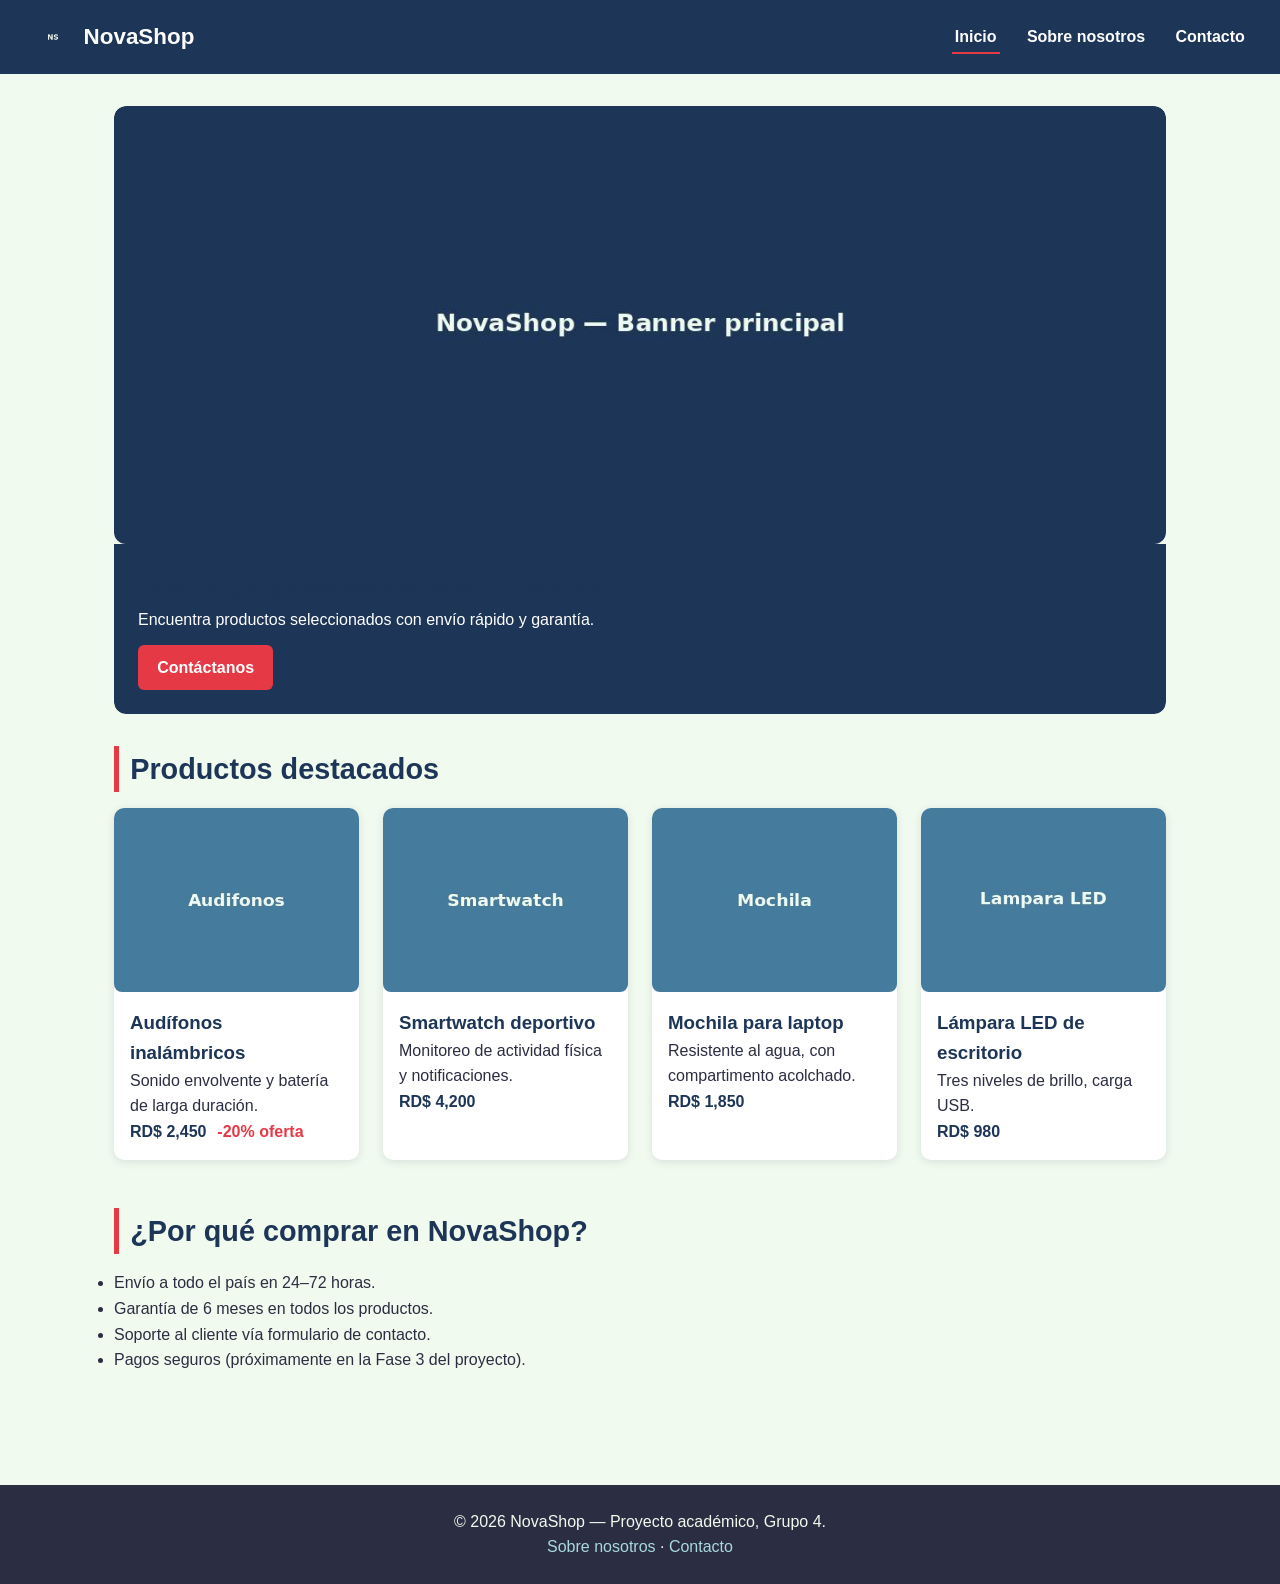
==== index.html @ 871a92b8 "fix: reorganiza el sitio en la raíz del repo y crea la rama fase-1-maquetacion - Mueve index.html, n" ====
<!DOCTYPE html>
<html lang="es">
<head>
  <meta charset="UTF-8">
  <meta name="viewport" content="width=device-width, initial-scale=1.0">
  <title>NovaShop — Inicio</title>
  <link rel="stylesheet" href="css/styles.css">
</head>
<body>

  <header id="site-header">
    <div class="logo">
      <img src="img/logo.png" alt="Logotipo de NovaShop">
      <span>NovaShop</span>
    </div>
    <nav>
      <ul class="nav-menu">
        <li><a href="index.html" aria-current="page">Inicio</a></li>
        <li><a href="nosotros.html">Sobre nosotros</a></li>
        <li><a href="contacto.html">Contacto</a></li>
      </ul>
    </nav>
  </header>

  <main>

    <section class="hero">
      <img src="img/hero-banner.jpg" alt="Banner principal de NovaShop mostrando productos destacados">
      <div class="hero-text">
        <h1>Tecnología y accesorios para tu día a día</h1>
        <p>Encuentra productos seleccionados con envío rápido y garantía.</p>
        <a href="contacto.html" class="btn">Contáctanos</a>
      </div>
    </section>

    <section class="section" id="destacados">
      <h2 class="section-title">Productos destacados</h2>
      <div class="product-grid">

        <article class="product-card">
          <img src="img/producto-audifonos.jpg" alt="Audífonos inalámbricos NovaShop">
          <div class="info">
            <h3>Audífonos inalámbricos</h3>
            <p>Sonido envolvente y batería de larga duración.</p>
            <!-- Método CSS en línea: resaltar la etiqueta de oferta -->
            <p class="price">RD$ 2,450 <span style="color:#e63946; font-weight:700; margin-left:0.4rem;">-20% oferta</span></p>
          </div>
        </article>

        <article class="product-card">
          <img src="img/producto-smartwatch.jpg" alt="Smartwatch NovaShop">
          <div class="info">
            <h3>Smartwatch deportivo</h3>
            <p>Monitoreo de actividad física y notificaciones.</p>
            <p class="price">RD$ 4,200</p>
          </div>
        </article>

        <article class="product-card">
          <img src="img/producto-mochila.jpg" alt="Mochila para laptop NovaShop">
          <div class="info">
            <h3>Mochila para laptop</h3>
            <p>Resistente al agua, con compartimento acolchado.</p>
            <p class="price">RD$ 1,850</p>
          </div>
        </article>

        <article class="product-card">
          <img src="img/producto-lampara.jpg" alt="Lámpara LED de escritorio NovaShop">
          <div class="info">
            <h3>Lámpara LED de escritorio</h3>
            <p>Tres niveles de brillo, carga USB.</p>
            <p class="price">RD$ 980</p>
          </div>
        </article>

      </div>
    </section>

    <section class="section" id="beneficios">
      <h2 class="section-title">¿Por qué comprar en NovaShop?</h2>
      <ul>
        <li>Envío a todo el país en 24–72 horas.</li>
        <li>Garantía de 6 meses en todos los productos.</li>
        <li>Soporte al cliente vía formulario de contacto.</li>
        <li>Pagos seguros (próximamente en la Fase 3 del proyecto).</li>
      </ul>
    </section>

  </main>

  <footer id="site-footer">
    <p>&copy; 2026 NovaShop — Proyecto académico, Grupo 4.</p>
    <p><a href="nosotros.html">Sobre nosotros</a> · <a href="contacto.html">Contacto</a></p>
  </footer>

</body>
</html>
---- css/styles.css ----
/* ==========================================================================
   NovaShop — Hoja de estilos externa (método CSS #3: externo)
   Este archivo se enlaza desde las 3 páginas para mantener una identidad
   visual coherente (misma paleta, tipografía y menú de navegación).
   ========================================================================== */

/* --- Variables de marca (paleta) --- */
:root {
  --color-primario: #1d3557;   /* azul profundo */
  --color-secundario: #457b9d; /* celeste */
  --color-acento: #e63946;     /* coral */
  --color-fondo: #f1faee;      /* blanco hueso */
  --color-texto: #2b2d42;      /* gris oscuro */
  --fuente-titulos: 'Poppins', 'Segoe UI', sans-serif;
  --fuente-texto: 'Inter', 'Segoe UI', sans-serif;
}

/* --- Selector de etiqueta (type selector) --- */
* {
  box-sizing: border-box;
  margin: 0;
  padding: 0;
}

body {
  font-family: var(--fuente-texto);
  color: var(--color-texto);
  background-color: var(--color-fondo);
  line-height: 1.6;
}

h1, h2, h3 {
  font-family: var(--fuente-titulos);
  color: var(--color-primario);
}

a {
  color: var(--color-secundario);
  text-decoration: none;
}

img {
  max-width: 100%;
  display: block;
  border-radius: 8px;
}

table {
  width: 100%;
  border-collapse: collapse;
  margin: 1rem 0;
}

th, td {
  border: 1px solid #cfd8dc;
  padding: 0.75rem;
  text-align: left;
}

/* --- Encabezado / navegación (selector de ID) --- */
#site-header {
  background-color: var(--color-primario);
  padding: 1rem 2rem;
  display: flex;
  align-items: center;
  justify-content: space-between;
  flex-wrap: wrap;
}

#site-header .logo {
  display: flex;
  align-items: center;
  gap: 0.6rem;
}

#site-header .logo img {
  width: 42px;
  height: 42px;
  border-radius: 50%;
}

#site-header .logo span {
  color: #fff;
  font-family: var(--fuente-titulos);
  font-size: 1.4rem;
  font-weight: 700;
}

/* --- Selector de clase (class selector): menú de navegación --- */
.nav-menu {
  list-style: none;
  display: flex;
  gap: 1.5rem;
}

.nav-menu a {
  color: #fff;
  font-weight: 600;
  padding: 0.4rem 0.2rem;
  border-bottom: 2px solid transparent;
  transition: border-color 0.2s ease;
}

.nav-menu a:hover,
.nav-menu a[aria-current="page"] {
  border-bottom: 2px solid var(--color-acento);
}

/* --- Contenedor general --- */
main {
  max-width: 1100px;
  margin: 0 auto;
  padding: 2rem 1.5rem;
}

.section {
  margin-bottom: 3rem;
}

.section-title {
  font-size: 1.8rem;
  margin-bottom: 1rem;
  border-left: 5px solid var(--color-acento);
  padding-left: 0.7rem;
}

/* --- Hero (clase) --- */
.hero {
  position: relative;
  border-radius: 12px;
  overflow: hidden;
  margin-bottom: 2rem;
}

.hero img {
  border-radius: 12px;
  width: 100%;
  height: auto;
}

.hero-text {
  background-color: var(--color-primario);
  color: #fff;
  padding: 1.5rem;
  border-radius: 0 0 12px 12px;
}

.hero-text .btn {
  display: inline-block;
  margin-top: 0.8rem;
  background-color: var(--color-acento);
  color: #fff;
  padding: 0.6rem 1.2rem;
  border-radius: 6px;
  font-weight: 600;
}

/* --- Grid de productos (clase) --- */
.product-grid {
  display: grid;
  grid-template-columns: repeat(auto-fit, minmax(220px, 1fr));
  gap: 1.5rem;
}

.product-card {
  background: #fff;
  border-radius: 10px;
  overflow: hidden;
  box-shadow: 0 2px 8px rgba(29, 53, 87, 0.12);
}

.product-card .info {
  padding: 1rem;
}

.product-card .price {
  font-weight: 700;
  color: var(--color-primario);
}

/* --- Formulario maquetado (contacto.html) --- */
.form-maquetado {
  background: #fff;
  padding: 1.5rem;
  border-radius: 10px;
  box-shadow: 0 2px 8px rgba(29, 53, 87, 0.12);
  display: grid;
  gap: 1rem;
  max-width: 550px;
}

.form-maquetado label {
  font-weight: 600;
  display: block;
  margin-bottom: 0.3rem;
}

.form-maquetado input,
.form-maquetado select,
.form-maquetado textarea {
  width: 100%;
  padding: 0.6rem;
  border: 1px solid #cfd8dc;
  border-radius: 6px;
  font-family: var(--fuente-texto);
}

.form-maquetado button {
  background-color: var(--color-acento);
  color: #fff;
  border: none;
  padding: 0.7rem 1.2rem;
  border-radius: 6px;
  font-weight: 700;
  cursor: pointer;
  justify-self: start;
}

/* --- Footer (selector de ID) --- */
#site-footer {
  background-color: var(--color-texto);
  color: #f1faee;
  text-align: center;
  padding: 1.5rem;
  margin-top: 2rem;
}

#site-footer a {
  color: #a8dadc;
}

@media (max-width: 640px) {
  #site-header {
    flex-direction: column;
    gap: 1rem;
  }
  .nav-menu {
    gap: 1rem;
  }
}
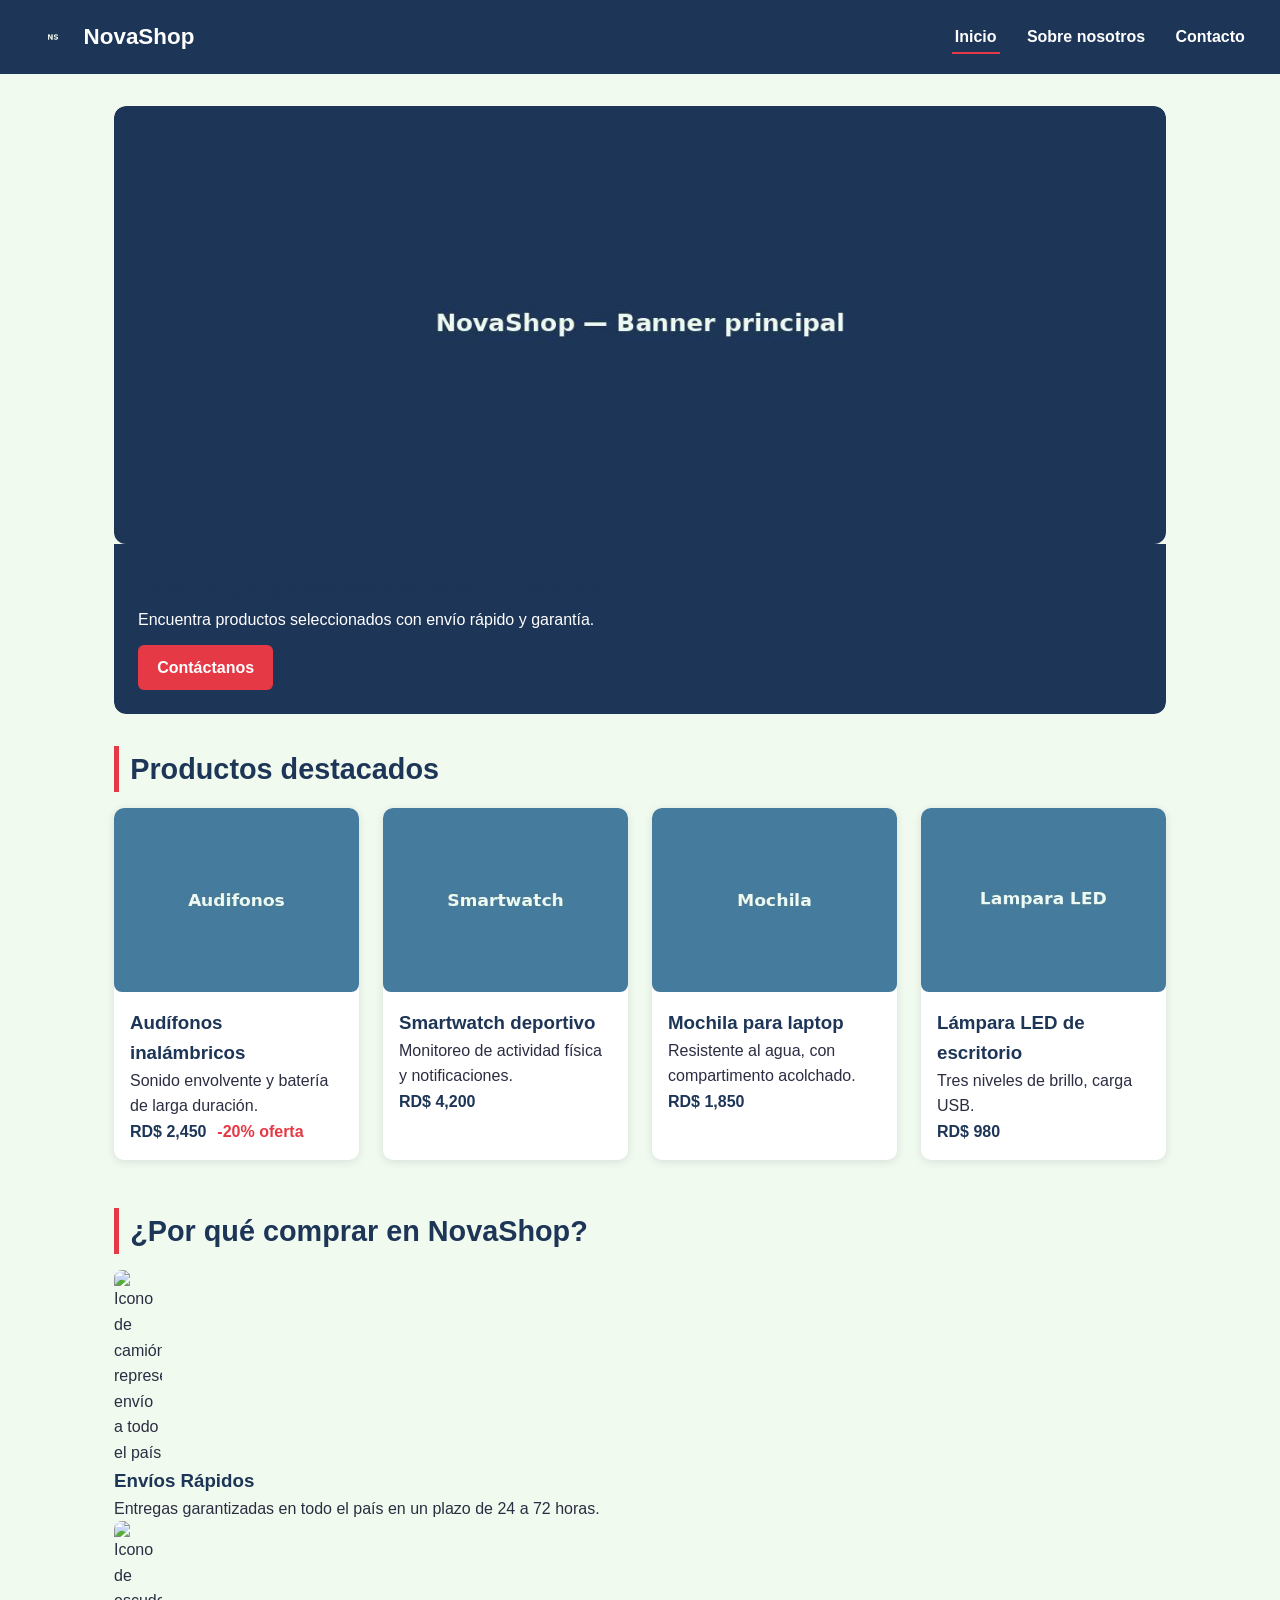
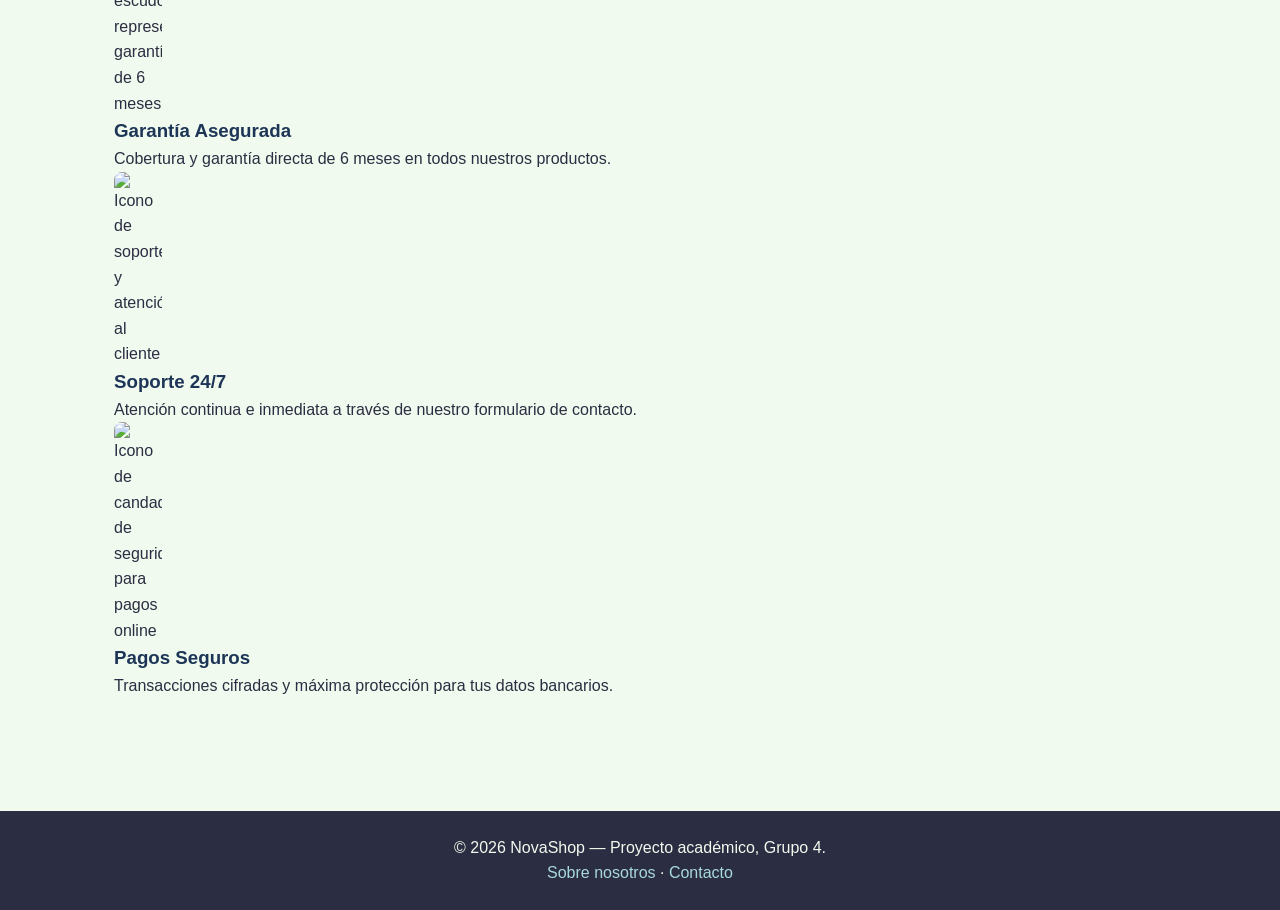
==== commit 66272ff0: "Mejora textos y atributos alt en la sección de beneficios" ====
--- a/index.html
+++ b/index.html
@@ -77,15 +77,31 @@
       </div>
     </section>
 
-    <section class="section" id="beneficios">
-      <h2 class="section-title">¿Por qué comprar en NovaShop?</h2>
-      <ul>
-        <li>Envío a todo el país en 24–72 horas.</li>
-        <li>Garantía de 6 meses en todos los productos.</li>
-        <li>Soporte al cliente vía formulario de contacto.</li>
-        <li>Pagos seguros (próximamente en la Fase 3 del proyecto).</li>
-      </ul>
-    </section>
+<section class="section" id="beneficios">
+  <h2 class="section-title">¿Por qué comprar en NovaShop?</h2>
+  <div class="beneficios-contenedor">
+    <div class="beneficio-card">
+      <img src="img/envio.png" alt="Icono de camión representando envío a todo el país" width="48">
+      <h3>Envíos Rápidos</h3>
+      <p>Entregas garantizadas en todo el país en un plazo de 24 a 72 horas.</p>
+    </div>
+    <div class="beneficio-card">
+      <img src="img/garantia.png" alt="Icono de escudo representando garantía de 6 meses" width="48">
+      <h3>Garantía Asegurada</h3>
+      <p>Cobertura y garantía directa de 6 meses en todos nuestros productos.</p>
+    </div>
+    <div class="beneficio-card">
+      <img src="img/soporte.png" alt="Icono de soporte y atención al cliente" width="48">
+      <h3>Soporte 24/7</h3>
+      <p>Atención continua e inmediata a través de nuestro formulario de contacto.</p>
+    </div>
+    <div class="beneficio-card">
+      <img src="img/seguridad.png" alt="Icono de candado de seguridad para pagos online" width="48">
+      <h3>Pagos Seguros</h3>
+      <p>Transacciones cifradas y máxima protección para tus datos bancarios.</p>
+    </div>
+  </div>
+</section>
 
   </main>
 
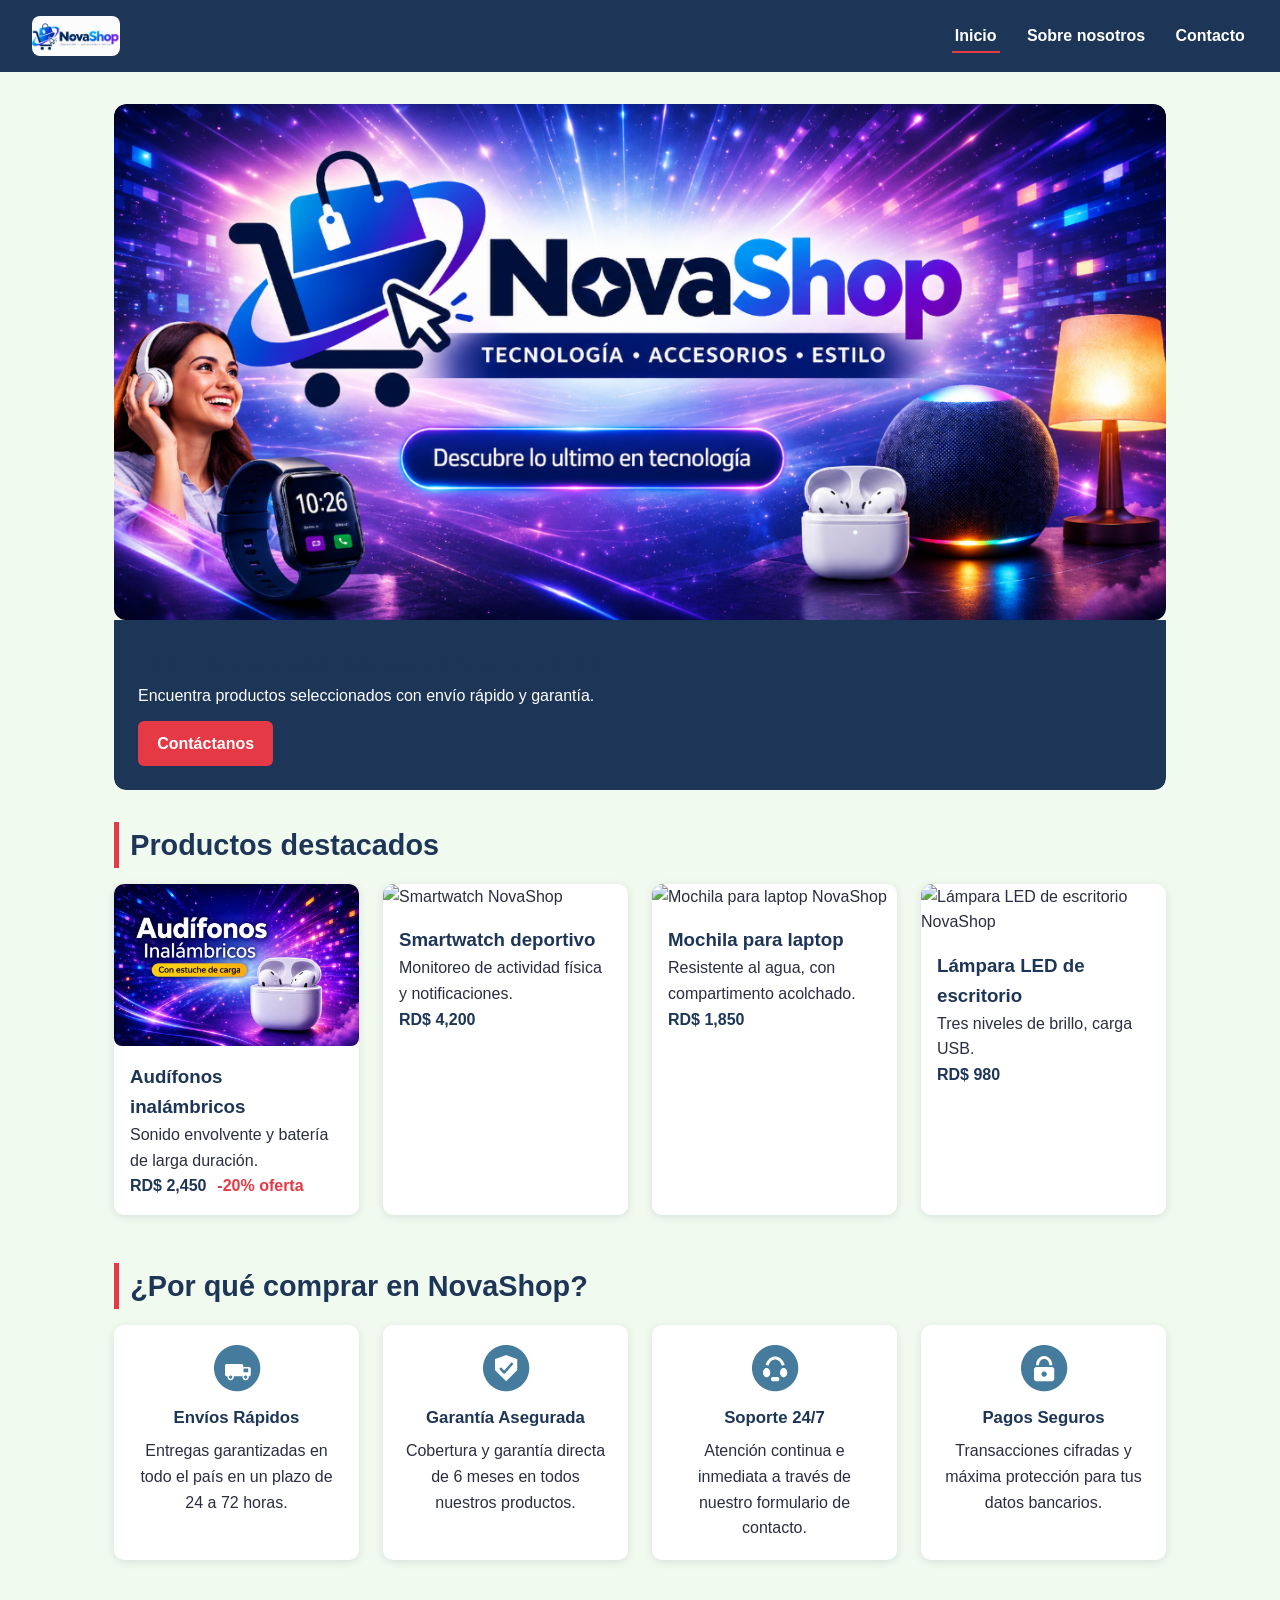
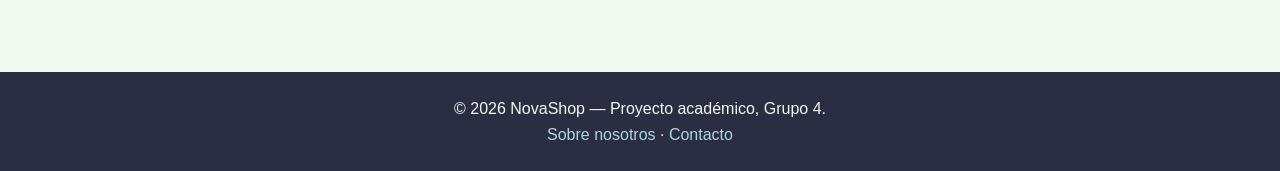
==== commit aa47a498: "Update index.html" ====
--- a/index.html
+++ b/index.html
@@ -25,7 +25,7 @@
   <main>
 
     <section class="hero">
-      <img src="img/hero-banner.jpg" alt="Banner principal de NovaShop mostrando productos destacados">
+      <img src="img/banner.png" alt="Banner principal de NovaShop mostrando productos destacados">
       <div class="hero-text">
         <h1>Tecnología y accesorios para tu día a día</h1>
         <p>Encuentra productos seleccionados con envío rápido y garantía.</p>
@@ -38,7 +38,7 @@
       <div class="product-grid">
 
         <article class="product-card">
-          <img src="img/producto-audifonos.jpg" alt="Audífonos inalámbricos NovaShop">
+          <img src="img/audifono.png" alt="Audífonos inalámbricos NovaShop">
           <div class="info">
             <h3>Audífonos inalámbricos</h3>
             <p>Sonido envolvente y batería de larga duración.</p>
@@ -48,7 +48,7 @@
         </article>
 
         <article class="product-card">
-          <img src="img/producto-smartwatch.jpg" alt="Smartwatch NovaShop">
+          <img src="img/smartwatch.png" alt="Smartwatch NovaShop">
           <div class="info">
             <h3>Smartwatch deportivo</h3>
             <p>Monitoreo de actividad física y notificaciones.</p>
@@ -57,7 +57,7 @@
         </article>
 
         <article class="product-card">
-          <img src="img/producto-mochila.jpg" alt="Mochila para laptop NovaShop">
+          <img src="img/mochila.png" alt="Mochila para laptop NovaShop">
           <div class="info">
             <h3>Mochila para laptop</h3>
             <p>Resistente al agua, con compartimento acolchado.</p>
@@ -66,7 +66,7 @@
         </article>
 
         <article class="product-card">
-          <img src="img/producto-lampara.jpg" alt="Lámpara LED de escritorio NovaShop">
+          <img src="img/lampara-led.png" alt="Lámpara LED de escritorio NovaShop">
           <div class="info">
             <h3>Lámpara LED de escritorio</h3>
             <p>Tres niveles de brillo, carga USB.</p>
--- a/css/styles.css
+++ b/css/styles.css
@@ -74,9 +74,14 @@
 }
 
 #site-header .logo img {
-  width: 42px;
-  height: 42px;
-  border-radius: 50%;
+  width: auto;
+  height: 40px;
+}
+
+#site-header .logo span {
+  /* El logo ya incluye el nombre "NovaShop" escrito, así que ocultamos
+     el texto duplicado para no repetirlo. */
+  display: none;
 }
 
 #site-header .logo span {
@@ -176,6 +181,30 @@
 .product-card .price {
   font-weight: 700;
   color: var(--color-primario);
+}
+
+/* --- Beneficios (sección "¿Por qué comprar en NovaShop?") --- */
+.beneficios-contenedor {
+  display: grid;
+  grid-template-columns: repeat(auto-fit, minmax(200px, 1fr));
+  gap: 1.5rem;
+}
+
+.beneficio-card {
+  background: #fff;
+  border-radius: 10px;
+  padding: 1.2rem;
+  text-align: center;
+  box-shadow: 0 2px 8px rgba(29, 53, 87, 0.12);
+}
+
+.beneficio-card img {
+  margin: 0 auto 0.8rem;
+}
+
+.beneficio-card h3 {
+  font-size: 1.05rem;
+  margin-bottom: 0.4rem;
 }
 
 /* --- Formulario maquetado (contacto.html) --- */
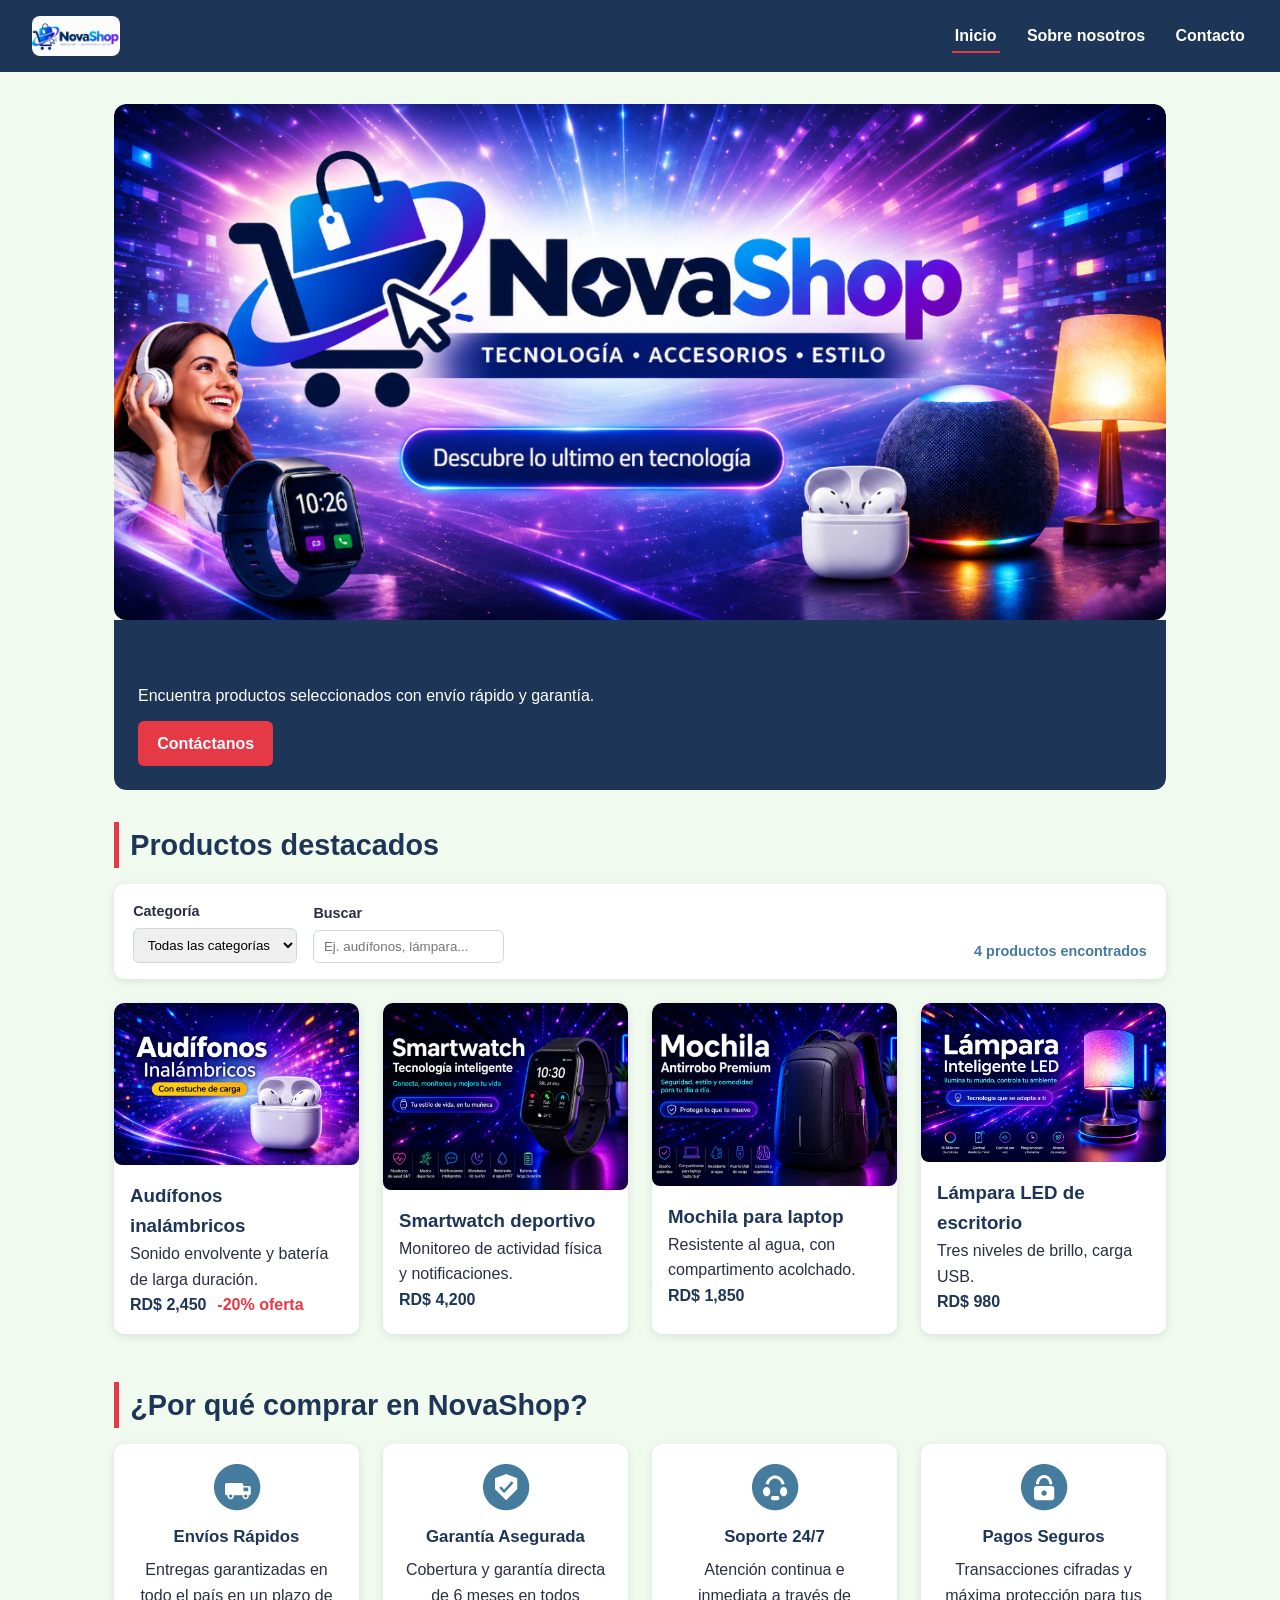
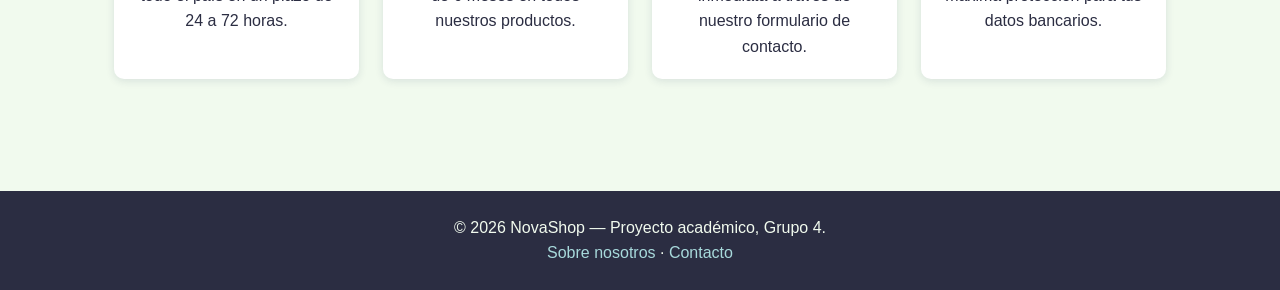
==== commit 6325e253: "Add product filter and contact form validation Fase 2: Add dynamic product search/filter and client-" ====
--- a/index.html
+++ b/index.html
@@ -35,45 +35,27 @@
 
     <section class="section" id="destacados">
       <h2 class="section-title">Productos destacados</h2>
-      <div class="product-grid">
 
-        <article class="product-card">
-          <img src="img/audifono.png" alt="Audífonos inalámbricos NovaShop">
-          <div class="info">
-            <h3>Audífonos inalámbricos</h3>
-            <p>Sonido envolvente y batería de larga duración.</p>
-            <!-- Método CSS en línea: resaltar la etiqueta de oferta -->
-            <p class="price">RD$ 2,450 <span style="color:#e63946; font-weight:700; margin-left:0.4rem;">-20% oferta</span></p>
-          </div>
-        </article>
+      <!-- Fase 2: buscador/filtro dinámico (js/productos.js dibuja las tarjetas aquí abajo) -->
+      <div class="filtro-productos">
+        <div>
+          <label for="filtro-categoria">Categoría</label>
+          <select id="filtro-categoria">
+            <option value="todas">Todas las categorías</option>
+            <option value="tecnologia">Tecnología</option>
+            <option value="hogar-oficina">Hogar y oficina</option>
+            <option value="movilidad">Movilidad</option>
+          </select>
+        </div>
+        <div>
+          <label for="filtro-busqueda">Buscar</label>
+          <input type="text" id="filtro-busqueda" placeholder="Ej. audífonos, lámpara...">
+        </div>
+        <p id="contador-resultados" aria-live="polite"></p>
+      </div>
 
-        <article class="product-card">
-          <img src="img/smartwatch.png" alt="Smartwatch NovaShop">
-          <div class="info">
-            <h3>Smartwatch deportivo</h3>
-            <p>Monitoreo de actividad física y notificaciones.</p>
-            <p class="price">RD$ 4,200</p>
-          </div>
-        </article>
-
-        <article class="product-card">
-          <img src="img/mochila.png" alt="Mochila para laptop NovaShop">
-          <div class="info">
-            <h3>Mochila para laptop</h3>
-            <p>Resistente al agua, con compartimento acolchado.</p>
-            <p class="price">RD$ 1,850</p>
-          </div>
-        </article>
-
-        <article class="product-card">
-          <img src="img/lampara-led.png" alt="Lámpara LED de escritorio NovaShop">
-          <div class="info">
-            <h3>Lámpara LED de escritorio</h3>
-            <p>Tres niveles de brillo, carga USB.</p>
-            <p class="price">RD$ 980</p>
-          </div>
-        </article>
-
+      <div class="product-grid" id="product-grid">
+        <!-- Las tarjetas de producto se generan dinámicamente con JavaScript (js/productos.js) -->
       </div>
     </section>
 
@@ -110,5 +92,7 @@
     <p><a href="nosotros.html">Sobre nosotros</a> · <a href="contacto.html">Contacto</a></p>
   </footer>
 
+  <!-- Fase 2: JavaScript para el buscador/filtro de productos -->
+  <script src="js/productos.js" defer></script>
 </body>
 </html>
--- a/css/styles.css
+++ b/css/styles.css
@@ -267,3 +267,77 @@
     gap: 1rem;
   }
 }
+
+/* ==========================================================================
+   Fase 2 — Estilos para el buscador/filtro de productos (index.html) y
+   para la validación del formulario de contacto (contacto.html).
+   ========================================================================== */
+
+/* --- Barra de filtro de productos --- */
+.filtro-productos {
+  display: flex;
+  flex-wrap: wrap;
+  align-items: flex-end;
+  gap: 1rem;
+  background: #fff;
+  padding: 1rem 1.2rem;
+  border-radius: 10px;
+  box-shadow: 0 2px 8px rgba(29, 53, 87, 0.12);
+  margin-bottom: 1.5rem;
+}
+
+.filtro-productos label {
+  font-weight: 600;
+  display: block;
+  margin-bottom: 0.3rem;
+  font-size: 0.9rem;
+}
+
+.filtro-productos select,
+.filtro-productos input {
+  padding: 0.5rem 0.6rem;
+  border: 1px solid #cfd8dc;
+  border-radius: 6px;
+  font-family: var(--fuente-texto);
+}
+
+#contador-resultados {
+  margin-left: auto;
+  font-size: 0.9rem;
+  color: var(--color-secundario);
+  font-weight: 600;
+}
+
+.sin-resultados {
+  grid-column: 1 / -1;
+  background: #fff;
+  border-radius: 10px;
+  padding: 1.5rem;
+  text-align: center;
+  color: var(--color-texto);
+}
+
+/* --- Validación del formulario de contacto --- */
+.campo-invalido {
+  border-color: var(--color-acento) !important;
+  outline: 1px solid var(--color-acento);
+}
+
+.error-mensaje {
+  display: block;
+  color: var(--color-acento);
+  font-size: 0.85rem;
+  margin-top: 0.3rem;
+  min-height: 1.1em;
+}
+
+.mensaje-exito {
+  display: block;
+  margin-top: 0.5rem;
+  background-color: #e9f7ef;
+  color: #1e6b3d;
+  border: 1px solid #a8dab0;
+  border-radius: 6px;
+  padding: 0.7rem 1rem;
+  font-weight: 600;
+}
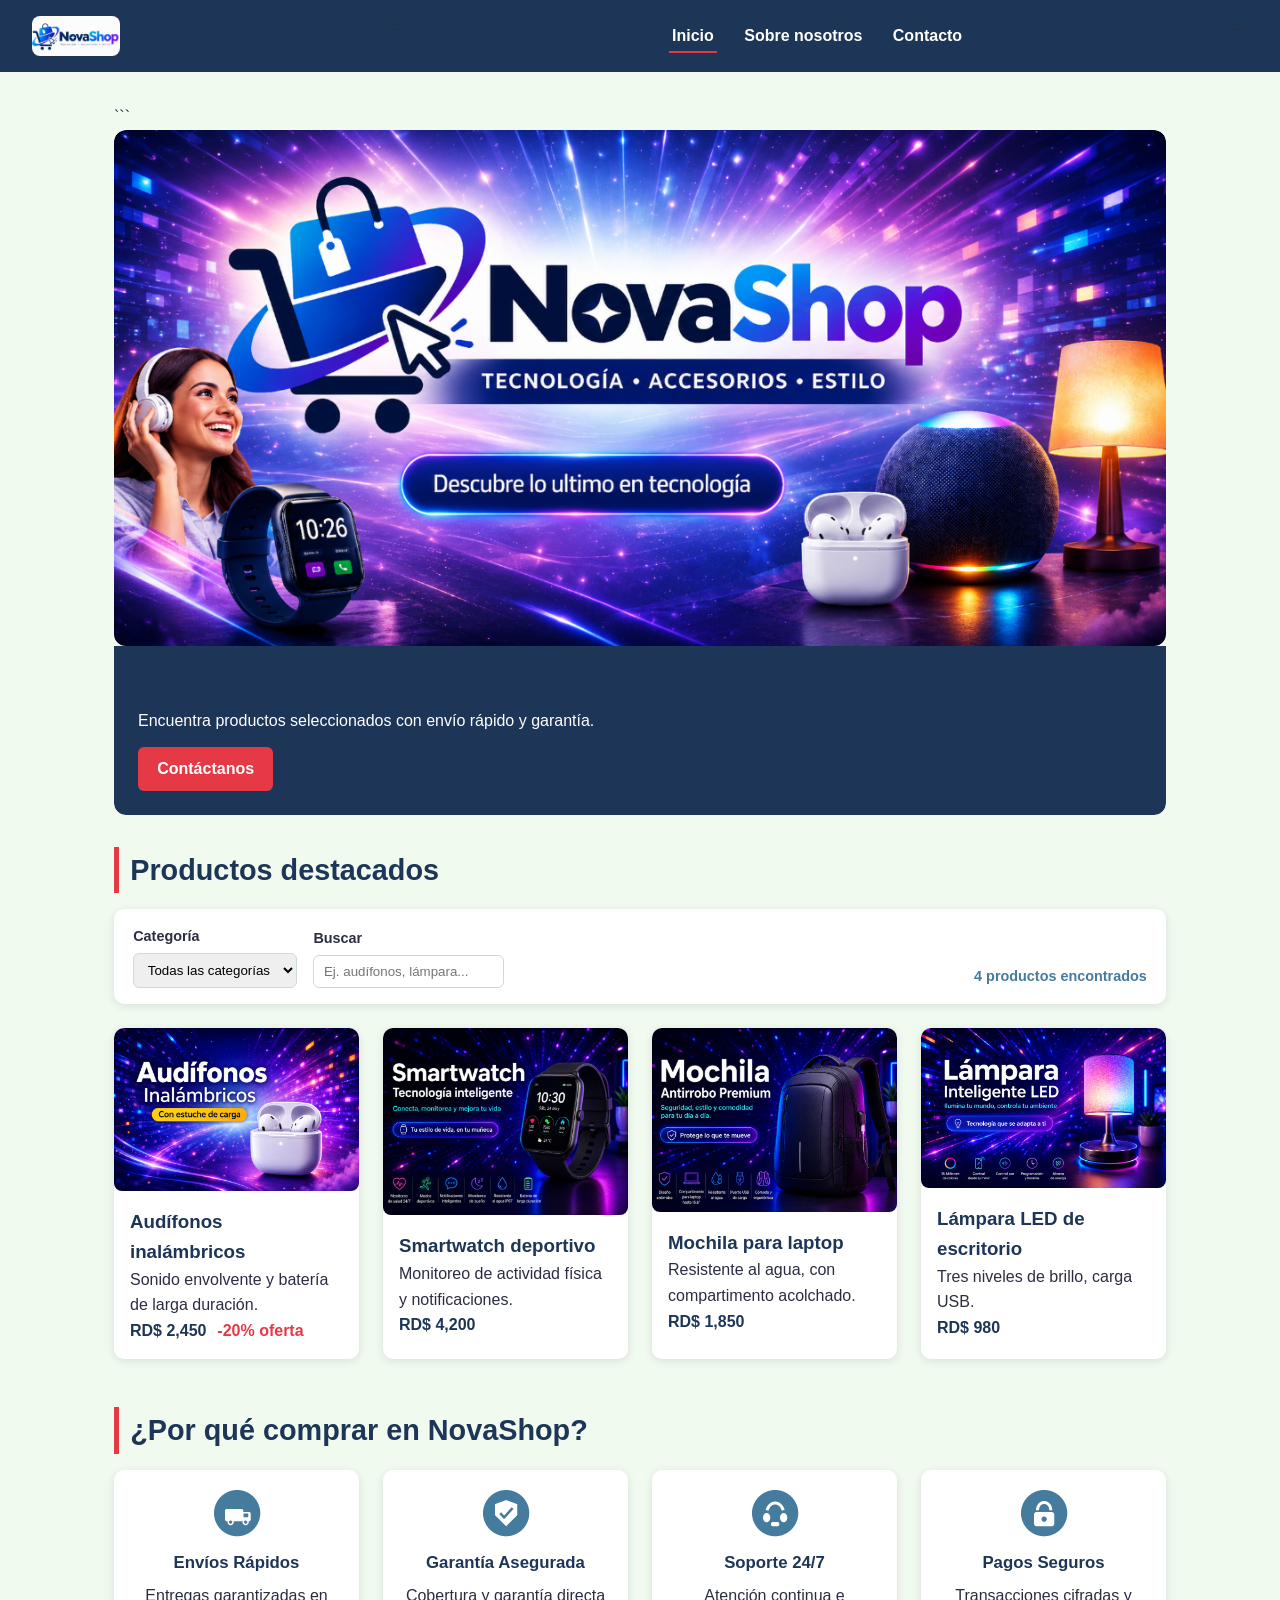
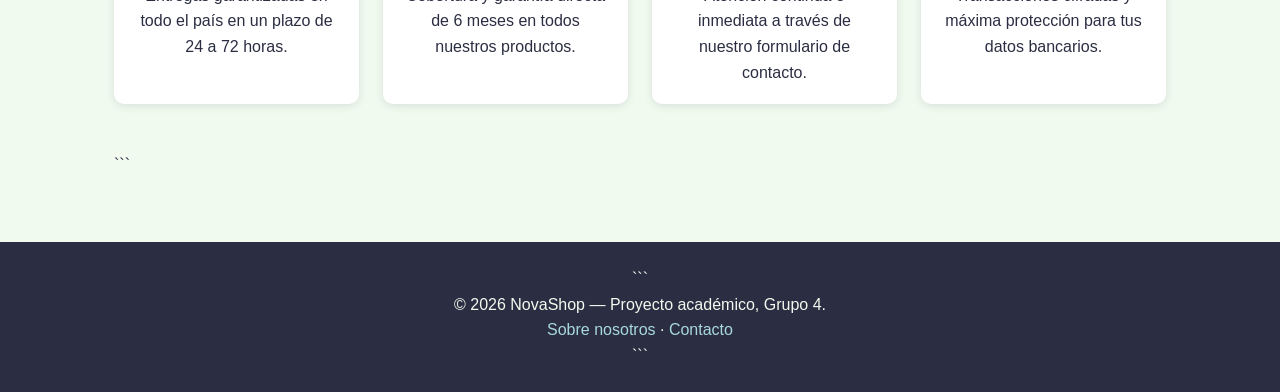
==== commit 335b82ca: "Update index.html" ====
--- a/index.html
+++ b/index.html
@@ -1,4 +1,5 @@
 <!DOCTYPE html>
+
 <html lang="es">
 <head>
   <meta charset="UTF-8">
@@ -6,6 +7,7 @@
   <title>NovaShop — Inicio</title>
   <link rel="stylesheet" href="css/styles.css">
 </head>
+
 <body>
 
   <header id="site-header">
@@ -13,86 +15,172 @@
       <img src="img/logo.png" alt="Logotipo de NovaShop">
       <span>NovaShop</span>
     </div>
-    <nav>
-      <ul class="nav-menu">
-        <li><a href="index.html" aria-current="page">Inicio</a></li>
-        <li><a href="nosotros.html">Sobre nosotros</a></li>
-        <li><a href="contacto.html">Contacto</a></li>
-      </ul>
-    </nav>
+
+```
+<nav>
+  <ul class="nav-menu">
+    <li>
+      <a href="index.html" aria-current="page">Inicio</a>
+    </li>
+    <li>
+      <a href="nosotros.html">Sobre nosotros</a>
+    </li>
+    <li>
+      <a href="contacto.html">Contacto</a>
+    </li>
+  </ul>
+</nav>
+```
+
   </header>
 
   <main>
 
-    <section class="hero">
-      <img src="img/banner.png" alt="Banner principal de NovaShop mostrando productos destacados">
-      <div class="hero-text">
-        <h1>Tecnología y accesorios para tu día a día</h1>
-        <p>Encuentra productos seleccionados con envío rápido y garantía.</p>
-        <a href="contacto.html" class="btn">Contáctanos</a>
-      </div>
-    </section>
+```
+<section class="hero">
+  <img src="img/banner.png" alt="Banner principal de NovaShop mostrando productos destacados">
 
-    <section class="section" id="destacados">
-      <h2 class="section-title">Productos destacados</h2>
+  <div class="hero-text">
+    <h1>Tecnología y accesorios para tu día a día</h1>
+    <p>Encuentra productos seleccionados con envío rápido y garantía.</p>
+    <a href="contacto.html" class="btn">Contáctanos</a>
+  </div>
+</section>
 
-      <!-- Fase 2: buscador/filtro dinámico (js/productos.js dibuja las tarjetas aquí abajo) -->
-      <div class="filtro-productos">
-        <div>
-          <label for="filtro-categoria">Categoría</label>
-          <select id="filtro-categoria">
-            <option value="todas">Todas las categorías</option>
-            <option value="tecnologia">Tecnología</option>
-            <option value="hogar-oficina">Hogar y oficina</option>
-            <option value="movilidad">Movilidad</option>
-          </select>
-        </div>
-        <div>
-          <label for="filtro-busqueda">Buscar</label>
-          <input type="text" id="filtro-busqueda" placeholder="Ej. audífonos, lámpara...">
-        </div>
-        <p id="contador-resultados" aria-live="polite"></p>
-      </div>
 
-      <div class="product-grid" id="product-grid">
-        <!-- Las tarjetas de producto se generan dinámicamente con JavaScript (js/productos.js) -->
-      </div>
-    </section>
+<section class="section" id="destacados">
+
+  <h2 class="section-title">Productos destacados</h2>
+
+  <!-- Buscador y filtro de productos -->
+  <div class="filtro-productos">
+
+    <div>
+      <label for="filtro-categoria">Categoría</label>
+
+      <select id="filtro-categoria">
+        <option value="todas">Todas las categorías</option>
+        <option value="tecnologia">Tecnología</option>
+        <option value="hogar-oficina">Hogar y oficina</option>
+        <option value="movilidad">Movilidad</option>
+      </select>
+    </div>
+
+
+    <div>
+      <label for="filtro-busqueda">Buscar</label>
+
+      <input
+        type="text"
+        id="filtro-busqueda"
+        placeholder="Ej. audífonos, lámpara..."
+      >
+    </div>
+
+    <p id="contador-resultados" aria-live="polite"></p>
+
+  </div>
+
+
+  <!-- Las tarjetas se generan automáticamente con JavaScript -->
+  <div class="product-grid" id="product-grid">
+  </div>
+
+</section>
+
 
 <section class="section" id="beneficios">
+
   <h2 class="section-title">¿Por qué comprar en NovaShop?</h2>
+
   <div class="beneficios-contenedor">
+
     <div class="beneficio-card">
-      <img src="img/envio.png" alt="Icono de camión representando envío a todo el país" width="48">
+      <img
+        src="img/envio.png"
+        alt="Icono de camión representando envío a todo el país"
+        width="48"
+      >
+
       <h3>Envíos Rápidos</h3>
-      <p>Entregas garantizadas en todo el país en un plazo de 24 a 72 horas.</p>
+
+      <p>
+        Entregas garantizadas en todo el país en un plazo de 24 a 72 horas.
+      </p>
     </div>
+
+
     <div class="beneficio-card">
-      <img src="img/garantia.png" alt="Icono de escudo representando garantía de 6 meses" width="48">
+      <img
+        src="img/garantia.png"
+        alt="Icono de escudo representando garantía de 6 meses"
+        width="48"
+      >
+
       <h3>Garantía Asegurada</h3>
-      <p>Cobertura y garantía directa de 6 meses en todos nuestros productos.</p>
+
+      <p>
+        Cobertura y garantía directa de 6 meses en todos nuestros productos.
+      </p>
     </div>
+
+
     <div class="beneficio-card">
-      <img src="img/soporte.png" alt="Icono de soporte y atención al cliente" width="48">
+      <img
+        src="img/soporte.png"
+        alt="Icono de soporte y atención al cliente"
+        width="48"
+      >
+
       <h3>Soporte 24/7</h3>
-      <p>Atención continua e inmediata a través de nuestro formulario de contacto.</p>
+
+      <p>
+        Atención continua e inmediata a través de nuestro formulario de contacto.
+      </p>
     </div>
+
+
     <div class="beneficio-card">
-      <img src="img/seguridad.png" alt="Icono de candado de seguridad para pagos online" width="48">
+      <img
+        src="img/seguridad.png"
+        alt="Icono de candado de seguridad para pagos online"
+        width="48"
+      >
+
       <h3>Pagos Seguros</h3>
-      <p>Transacciones cifradas y máxima protección para tus datos bancarios.</p>
+
+      <p>
+        Transacciones cifradas y máxima protección para tus datos bancarios.
+      </p>
     </div>
+
   </div>
+
 </section>
+```
 
   </main>
 
   <footer id="site-footer">
-    <p>&copy; 2026 NovaShop — Proyecto académico, Grupo 4.</p>
-    <p><a href="nosotros.html">Sobre nosotros</a> · <a href="contacto.html">Contacto</a></p>
+
+```
+<p>
+  &copy; 2026 NovaShop — Proyecto académico, Grupo 4.
+</p>
+
+<p>
+  <a href="nosotros.html">Sobre nosotros</a>
+  ·
+  <a href="contacto.html">Contacto</a>
+</p>
+```
+
   </footer>
 
-  <!-- Fase 2: JavaScript para el buscador/filtro de productos -->
+  <!-- JavaScript de productos, buscador y filtro -->
+
   <script src="js/productos.js" defer></script>
+
 </body>
 </html>
+
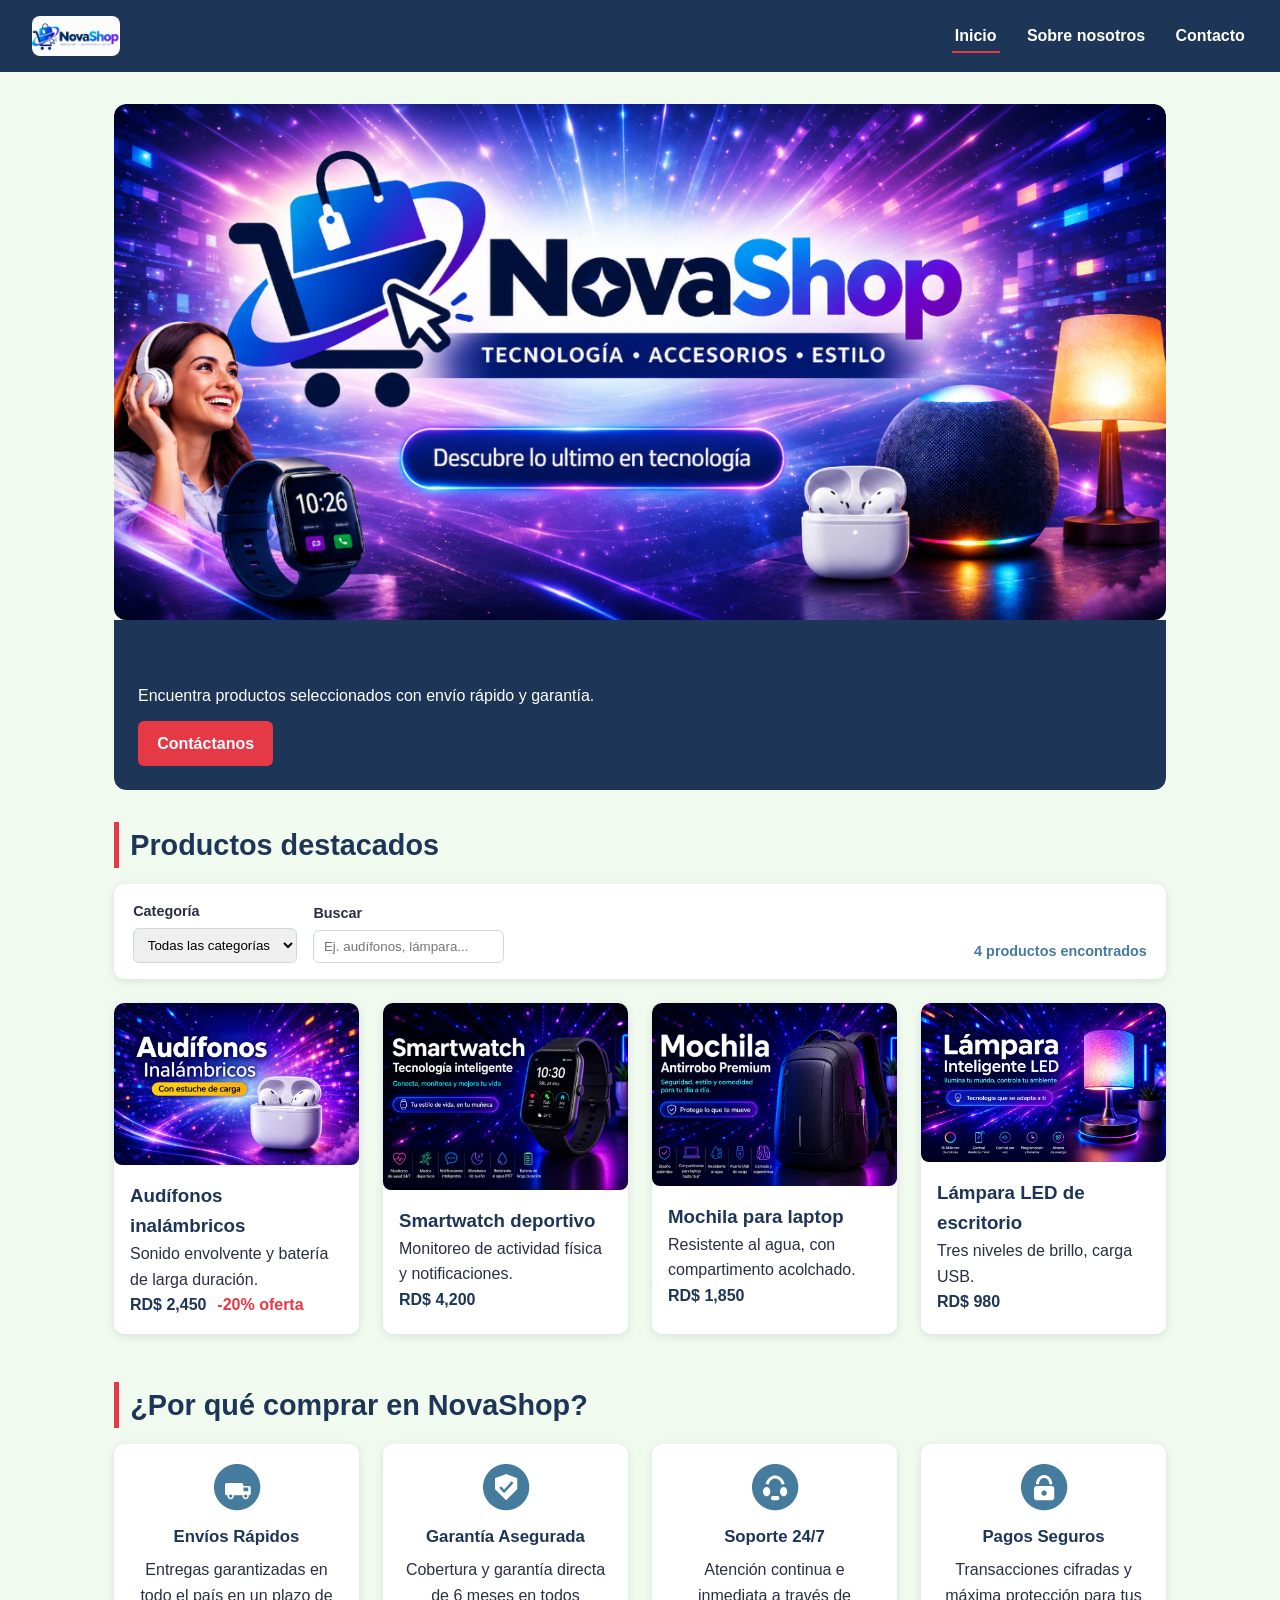
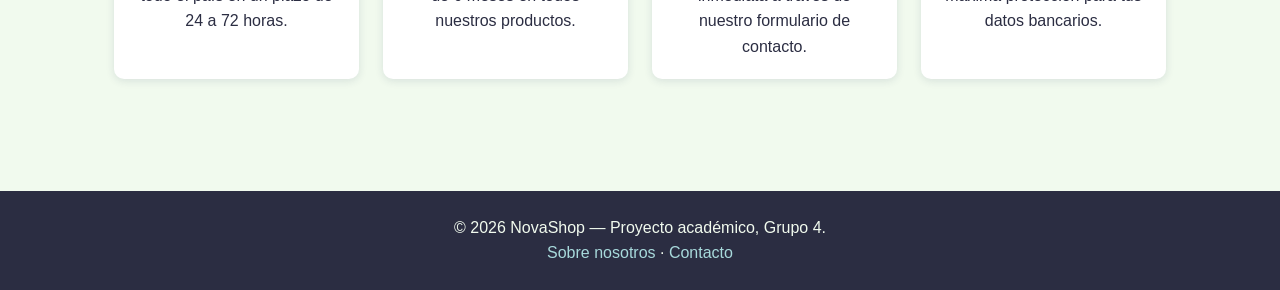
==== commit ce397856: "Update index.html" ====
--- a/index.html
+++ b/index.html
@@ -1,5 +1,4 @@
 <!DOCTYPE html>
-
 <html lang="es">
 <head>
   <meta charset="UTF-8">
@@ -7,7 +6,6 @@
   <title>NovaShop — Inicio</title>
   <link rel="stylesheet" href="css/styles.css">
 </head>
-
 <body>
 
   <header id="site-header">
@@ -15,172 +13,103 @@
       <img src="img/logo.png" alt="Logotipo de NovaShop">
       <span>NovaShop</span>
     </div>
-
-```
-<nav>
-  <ul class="nav-menu">
-    <li>
-      <a href="index.html" aria-current="page">Inicio</a>
-    </li>
-    <li>
-      <a href="nosotros.html">Sobre nosotros</a>
-    </li>
-    <li>
-      <a href="contacto.html">Contacto</a>
-    </li>
-  </ul>
-</nav>
-```
-
+    <nav>
+      <ul class="nav-menu">
+        <li><a href="index.html" aria-current="page">Inicio</a></li>
+        <li><a href="nosotros.html">Sobre nosotros</a></li>
+        <li><a href="contacto.html">Contacto</a></li>
+      </ul>
+    </nav>
   </header>
 
   <main>
 
-```
-<section class="hero">
-  <img src="img/banner.png" alt="Banner principal de NovaShop mostrando productos destacados">
+    <section class="hero">
+      <img src="img/banner.png" alt="Banner principal de NovaShop mostrando productos destacados">
+      <div class="hero-text">
+        <h1>Tecnología y accesorios para tu día a día</h1>
+        <p>Encuentra productos seleccionados con envío rápido y garantía.</p>
+        <a href="contacto.html" class="btn">Contáctanos</a>
+      </div>
+    </section>
 
-  <div class="hero-text">
-    <h1>Tecnología y accesorios para tu día a día</h1>
-    <p>Encuentra productos seleccionados con envío rápido y garantía.</p>
-    <a href="contacto.html" class="btn">Contáctanos</a>
+    <section class="section" id="destacados">
+      <h2 class="section-title">Productos destacados</h2>
+
+      <!-- Fase 2: buscador/filtro dinámico (js/productos.js dibuja las tarjetas aquí abajo) -->
+      <div class="filtro-productos">
+        <div>
+          <label for="filtro-categoria">Categoría</label>
+          <select id="filtro-categoria">
+            <option value="todas">Todas las categorías</option>
+            <option value="tecnologia">Tecnología</option>
+            <option value="hogar-oficina">Hogar y oficina</option>
+            <option value="movilidad">Movilidad</option>
+          </select>
+        </div>
+        <div>
+          <label for="filtro-busqueda">Buscar</label>
+          <input type="text" id="filtro-busqueda" placeholder="Ej. audífonos, lámpara...">
+        </div>
+        <p id="contador-resultados" aria-live="polite"></p>
+      </div>
+
+      <div class="product-grid" id="product-grid">
+        <!-- Tarjetas de ejemplo para que la maqueta se vea completa sin JavaScript.
+             js/productos.js las reemplaza por las tarjetas reales (y filtrables) al cargar la página. -->
+        <article class="product-card">
+          <img src="img/audifono.png" alt="Audífonos inalámbricos NovaShop">
+          <div class="info">
+            <h3>Audífonos inalámbricos</h3>
+            <p>Sonido envolvente y batería de larga duración.</p>
+            <p class="price">RD$ 2,450 <span style="color:#e63946; font-weight:700; margin-left:0.4rem;">-20% oferta</span></p>
+          </div>
+        </article>
+        <article class="product-card">
+          <img src="img/smartwatch.png" alt="Smartwatch NovaShop">
+          <div class="info">
+            <h3>Smartwatch deportivo</h3>
+            <p>Monitoreo de actividad física y notificaciones.</p>
+            <p class="price">RD$ 4,200</p>
+          </div>
+        </article>
+      </div>
+    </section>
+
+<section class="section" id="beneficios">
+  <h2 class="section-title">¿Por qué comprar en NovaShop?</h2>
+  <div class="beneficios-contenedor">
+    <div class="beneficio-card">
+      <img src="img/envio.png" alt="Icono de camión representando envío a todo el país" width="48">
+      <h3>Envíos Rápidos</h3>
+      <p>Entregas garantizadas en todo el país en un plazo de 24 a 72 horas.</p>
+    </div>
+    <div class="beneficio-card">
+      <img src="img/garantia.png" alt="Icono de escudo representando garantía de 6 meses" width="48">
+      <h3>Garantía Asegurada</h3>
+      <p>Cobertura y garantía directa de 6 meses en todos nuestros productos.</p>
+    </div>
+    <div class="beneficio-card">
+      <img src="img/soporte.png" alt="Icono de soporte y atención al cliente" width="48">
+      <h3>Soporte 24/7</h3>
+      <p>Atención continua e inmediata a través de nuestro formulario de contacto.</p>
+    </div>
+    <div class="beneficio-card">
+      <img src="img/seguridad.png" alt="Icono de candado de seguridad para pagos online" width="48">
+      <h3>Pagos Seguros</h3>
+      <p>Transacciones cifradas y máxima protección para tus datos bancarios.</p>
+    </div>
   </div>
 </section>
-
-
-<section class="section" id="destacados">
-
-  <h2 class="section-title">Productos destacados</h2>
-
-  <!-- Buscador y filtro de productos -->
-  <div class="filtro-productos">
-
-    <div>
-      <label for="filtro-categoria">Categoría</label>
-
-      <select id="filtro-categoria">
-        <option value="todas">Todas las categorías</option>
-        <option value="tecnologia">Tecnología</option>
-        <option value="hogar-oficina">Hogar y oficina</option>
-        <option value="movilidad">Movilidad</option>
-      </select>
-    </div>
-
-
-    <div>
-      <label for="filtro-busqueda">Buscar</label>
-
-      <input
-        type="text"
-        id="filtro-busqueda"
-        placeholder="Ej. audífonos, lámpara..."
-      >
-    </div>
-
-    <p id="contador-resultados" aria-live="polite"></p>
-
-  </div>
-
-
-  <!-- Las tarjetas se generan automáticamente con JavaScript -->
-  <div class="product-grid" id="product-grid">
-  </div>
-
-</section>
-
-
-<section class="section" id="beneficios">
-
-  <h2 class="section-title">¿Por qué comprar en NovaShop?</h2>
-
-  <div class="beneficios-contenedor">
-
-    <div class="beneficio-card">
-      <img
-        src="img/envio.png"
-        alt="Icono de camión representando envío a todo el país"
-        width="48"
-      >
-
-      <h3>Envíos Rápidos</h3>
-
-      <p>
-        Entregas garantizadas en todo el país en un plazo de 24 a 72 horas.
-      </p>
-    </div>
-
-
-    <div class="beneficio-card">
-      <img
-        src="img/garantia.png"
-        alt="Icono de escudo representando garantía de 6 meses"
-        width="48"
-      >
-
-      <h3>Garantía Asegurada</h3>
-
-      <p>
-        Cobertura y garantía directa de 6 meses en todos nuestros productos.
-      </p>
-    </div>
-
-
-    <div class="beneficio-card">
-      <img
-        src="img/soporte.png"
-        alt="Icono de soporte y atención al cliente"
-        width="48"
-      >
-
-      <h3>Soporte 24/7</h3>
-
-      <p>
-        Atención continua e inmediata a través de nuestro formulario de contacto.
-      </p>
-    </div>
-
-
-    <div class="beneficio-card">
-      <img
-        src="img/seguridad.png"
-        alt="Icono de candado de seguridad para pagos online"
-        width="48"
-      >
-
-      <h3>Pagos Seguros</h3>
-
-      <p>
-        Transacciones cifradas y máxima protección para tus datos bancarios.
-      </p>
-    </div>
-
-  </div>
-
-</section>
-```
 
   </main>
 
   <footer id="site-footer">
-
-```
-<p>
-  &copy; 2026 NovaShop — Proyecto académico, Grupo 4.
-</p>
-
-<p>
-  <a href="nosotros.html">Sobre nosotros</a>
-  ·
-  <a href="contacto.html">Contacto</a>
-</p>
-```
-
+    <p>&copy; 2026 NovaShop — Proyecto académico, Grupo 4.</p>
+    <p><a href="nosotros.html">Sobre nosotros</a> · <a href="contacto.html">Contacto</a></p>
   </footer>
 
-  <!-- JavaScript de productos, buscador y filtro -->
-
+  <!-- Fase 2: JavaScript para el buscador/filtro de productos -->
   <script src="js/productos.js" defer></script>
-
 </body>
 </html>
-
